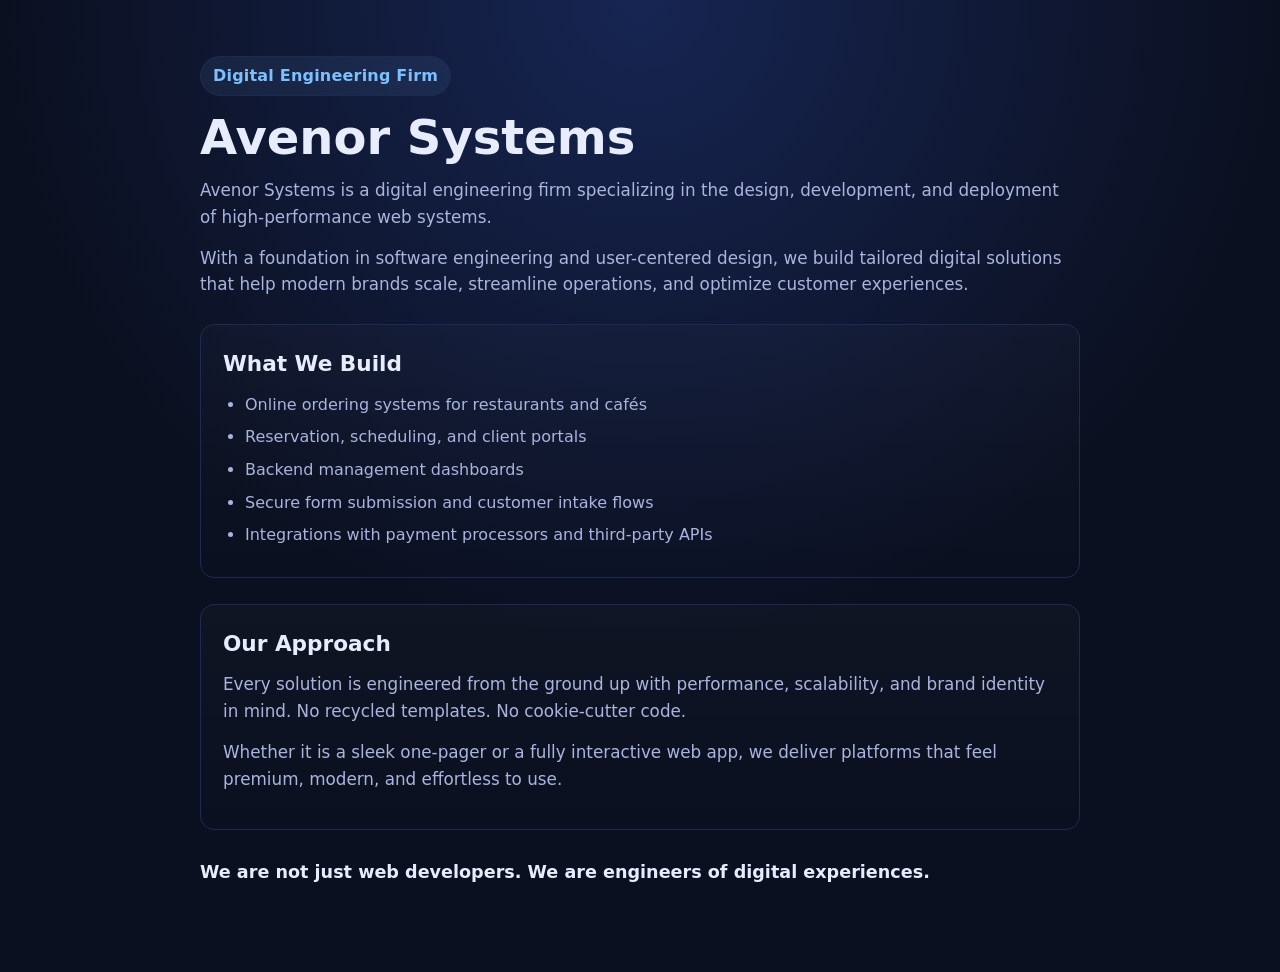
==== index.html @ 42b02e7d "first context" ====
<!doctype html>
<html lang="en">
<head>
	<meta charset="UTF-8">
	<meta name="viewport" content="width=device-width, initial-scale=1.0">
	<title>Avenor Systems</title>
	<meta
		name="description"
		content="Avenor Systems is a digital engineering firm building high-performance web systems, custom web applications, and data-driven digital platforms."
	>
	<style>
		:root {
			color-scheme: dark;
			--bg: #0b1020;
			--panel: #111833;
			--text: #e8ecff;
			--muted: #aab4dd;
			--accent: #7cc0ff;
			--border: #1f2a52;
		}

		* {
			box-sizing: border-box;
		}

		body {
			margin: 0;
			font-family: "Segoe UI", system-ui, -apple-system, sans-serif;
			background: radial-gradient(circle at top, #162552 0, var(--bg) 55%);
			color: var(--text);
			line-height: 1.6;
		}

		main {
			max-width: 920px;
			margin: 0 auto;
			padding: 56px 20px 72px;
		}

		.badge {
			display: inline-block;
			padding: 6px 12px;
			border: 1px solid var(--border);
			border-radius: 999px;
			background: rgba(124, 192, 255, 0.08);
			color: var(--accent);
			font-weight: 600;
			letter-spacing: 0.2px;
		}

		h1 {
			margin: 14px 0 12px;
			font-size: clamp(2rem, 4vw, 3rem);
			line-height: 1.15;
		}

		p {
			margin: 0 0 14px;
			color: var(--muted);
			font-size: 1.05rem;
		}

		.panel {
			margin-top: 26px;
			padding: 22px;
			border: 1px solid var(--border);
			border-radius: 14px;
			background: linear-gradient(180deg, rgba(255, 255, 255, 0.02), rgba(255, 255, 255, 0));
		}

		h2 {
			margin: 0 0 10px;
			font-size: 1.35rem;
			color: var(--text);
		}

		ul {
			margin: 8px 0 0;
			padding-left: 22px;
			color: var(--muted);
		}

		li {
			margin: 7px 0;
		}

		.closing {
			margin-top: 28px;
			font-size: 1.1rem;
			color: var(--text);
			font-weight: 600;
		}
	</style>
</head>
<body>
	<main>
		<span class="badge">Digital Engineering Firm</span>
		<h1>Avenor Systems</h1>
		<p>
			Avenor Systems is a digital engineering firm specializing in the design, development,
			and deployment of high-performance web systems.
		</p>
		<p>
			With a foundation in software engineering and user-centered design, we build tailored digital
			solutions that help modern brands scale, streamline operations, and optimize customer experiences.
		</p>

		<section class="panel" aria-labelledby="capabilities-title">
			<h2 id="capabilities-title">What We Build</h2>
			<ul>
				<li>Online ordering systems for restaurants and cafés</li>
				<li>Reservation, scheduling, and client portals</li>
				<li>Backend management dashboards</li>
				<li>Secure form submission and customer intake flows</li>
				<li>Integrations with payment processors and third-party APIs</li>
			</ul>
		</section>

		<section class="panel" aria-labelledby="approach-title">
			<h2 id="approach-title">Our Approach</h2>
			<p>
				Every solution is engineered from the ground up with performance, scalability,
				and brand identity in mind. No recycled templates. No cookie-cutter code.
			</p>
			<p>
				Whether it is a sleek one-pager or a fully interactive web app,
				we deliver platforms that feel premium, modern, and effortless to use.
			</p>
		</section>

		<p class="closing">We are not just web developers. We are engineers of digital experiences.</p>
	</main>
</body>
</html>
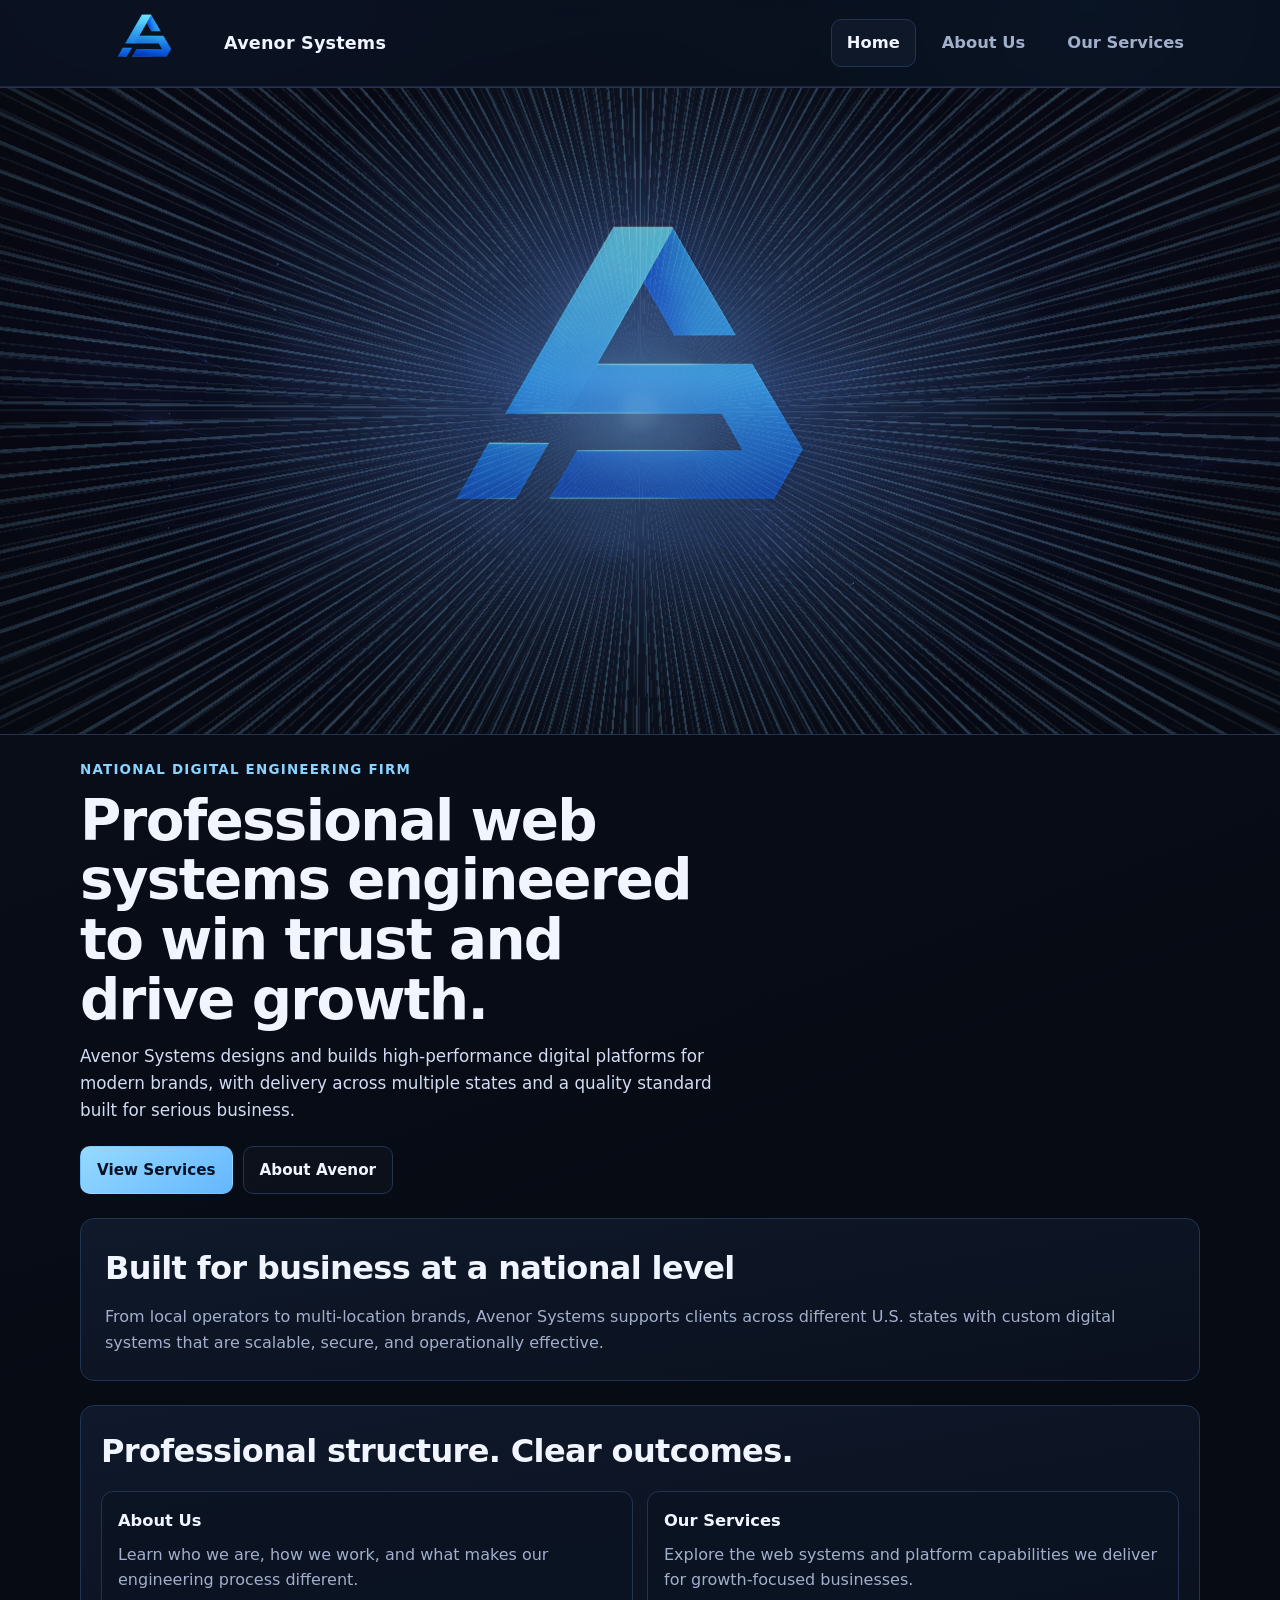
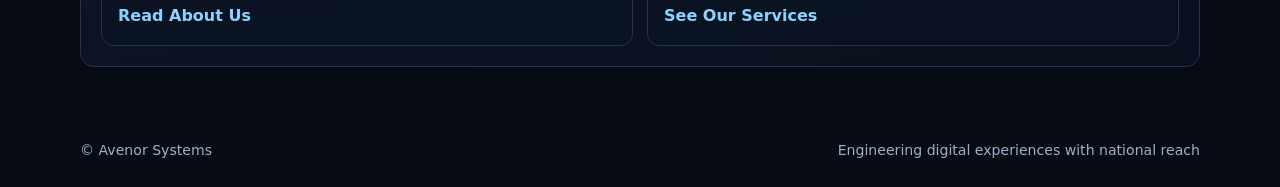
==== commit 777ca66e: "media transfer" ====
--- a/index.html
+++ b/index.html
@@ -6,129 +6,69 @@
 	<title>Avenor Systems</title>
 	<meta
 		name="description"
-		content="Avenor Systems is a digital engineering firm building high-performance web systems, custom web applications, and data-driven digital platforms."
+		content="Avenor Systems is a national digital engineering firm building high-performance web systems, custom platforms, and business-focused web applications."
 	>
-	<style>
-		:root {
-			color-scheme: dark;
-			--bg: #0b1020;
-			--panel: #111833;
-			--text: #e8ecff;
-			--muted: #aab4dd;
-			--accent: #7cc0ff;
-			--border: #1f2a52;
-		}
-
-		* {
-			box-sizing: border-box;
-		}
-
-		body {
-			margin: 0;
-			font-family: "Segoe UI", system-ui, -apple-system, sans-serif;
-			background: radial-gradient(circle at top, #162552 0, var(--bg) 55%);
-			color: var(--text);
-			line-height: 1.6;
-		}
-
-		main {
-			max-width: 920px;
-			margin: 0 auto;
-			padding: 56px 20px 72px;
-		}
-
-		.badge {
-			display: inline-block;
-			padding: 6px 12px;
-			border: 1px solid var(--border);
-			border-radius: 999px;
-			background: rgba(124, 192, 255, 0.08);
-			color: var(--accent);
-			font-weight: 600;
-			letter-spacing: 0.2px;
-		}
-
-		h1 {
-			margin: 14px 0 12px;
-			font-size: clamp(2rem, 4vw, 3rem);
-			line-height: 1.15;
-		}
-
-		p {
-			margin: 0 0 14px;
-			color: var(--muted);
-			font-size: 1.05rem;
-		}
-
-		.panel {
-			margin-top: 26px;
-			padding: 22px;
-			border: 1px solid var(--border);
-			border-radius: 14px;
-			background: linear-gradient(180deg, rgba(255, 255, 255, 0.02), rgba(255, 255, 255, 0));
-		}
-
-		h2 {
-			margin: 0 0 10px;
-			font-size: 1.35rem;
-			color: var(--text);
-		}
-
-		ul {
-			margin: 8px 0 0;
-			padding-left: 22px;
-			color: var(--muted);
-		}
-
-		li {
-			margin: 7px 0;
-		}
-
-		.closing {
-			margin-top: 28px;
-			font-size: 1.1rem;
-			color: var(--text);
-			font-weight: 600;
-		}
-	</style>
+	<link rel="stylesheet" href="styles/main.css">
 </head>
 <body>
-	<main>
-		<span class="badge">Digital Engineering Firm</span>
-		<h1>Avenor Systems</h1>
-		<p>
-			Avenor Systems is a digital engineering firm specializing in the design, development,
-			and deployment of high-performance web systems.
-		</p>
-		<p>
-			With a foundation in software engineering and user-centered design, we build tailored digital
-			solutions that help modern brands scale, streamline operations, and optimize customer experiences.
-		</p>
+	<header class="site-header">
+		<div class="container nav-wrap">
+			<a class="brand" href="index.html" aria-label="Avenor Systems home">
+				<img class="brand-logo" src="assets/images/ASLogo.png" alt="Avenor Systems logo">
+				<span>Avenor Systems</span>
+			</a>
+			<nav class="site-nav" aria-label="Main navigation">
+				<a class="active" href="index.html">Home</a>
+				<a href="about.html">About Us</a>
+				<a href="services.html">Our Services</a>
+			</nav>
+		</div>
+	</header>
 
-		<section class="panel" aria-labelledby="capabilities-title">
-			<h2 id="capabilities-title">What We Build</h2>
-			<ul>
-				<li>Online ordering systems for restaurants and cafés</li>
-				<li>Reservation, scheduling, and client portals</li>
-				<li>Backend management dashboards</li>
-				<li>Secure form submission and customer intake flows</li>
-				<li>Integrations with payment processors and third-party APIs</li>
-			</ul>
+	<main class="container page-home">
+		<section class="hero" aria-label="Avenor Systems hero image"></section>
+
+		<section class="hero-text-block" aria-labelledby="hero-title">
+			<p class="eyebrow">National Digital Engineering Firm</p>
+			<h1 id="hero-title">Professional web systems engineered to win trust and drive growth.</h1>
+			<p class="lead">
+				Avenor Systems designs and builds high-performance digital platforms for modern brands,
+				with delivery across multiple states and a quality standard built for serious business.
+			</p>
+			<div class="cta-row">
+				<a class="btn btn-primary" href="services.html">View Services</a>
+				<a class="btn btn-secondary" href="about.html">About Avenor</a>
+			</div>
 		</section>
 
-		<section class="panel" aria-labelledby="approach-title">
-			<h2 id="approach-title">Our Approach</h2>
+		<section class="panel" aria-labelledby="national-title">
+			<h2 id="national-title">Built for business at a national level</h2>
 			<p>
-				Every solution is engineered from the ground up with performance, scalability,
-				and brand identity in mind. No recycled templates. No cookie-cutter code.
-			</p>
-			<p>
-				Whether it is a sleek one-pager or a fully interactive web app,
-				we deliver platforms that feel premium, modern, and effortless to use.
+				From local operators to multi-location brands, Avenor Systems supports clients across different U.S. states
+				with custom digital systems that are scalable, secure, and operationally effective.
 			</p>
 		</section>
 
-		<p class="closing">We are not just web developers. We are engineers of digital experiences.</p>
+		<section class="panel panel-compact" aria-labelledby="preview-title">
+			<h2 id="preview-title">Professional structure. Clear outcomes.</h2>
+			<div class="simple-grid">
+				<article>
+					<h3>About Us</h3>
+					<p>Learn who we are, how we work, and what makes our engineering process different.</p>
+					<a class="text-link" href="about.html">Read About Us</a>
+				</article>
+				<article>
+					<h3>Our Services</h3>
+					<p>Explore the web systems and platform capabilities we deliver for growth-focused businesses.</p>
+					<a class="text-link" href="services.html">See Our Services</a>
+				</article>
+			</div>
+		</section>
 	</main>
+
+	<footer class="site-footer container">
+		<span>© Avenor Systems</span>
+		<span>Engineering digital experiences with national reach</span>
+	</footer>
 </body>
 </html>
--- a/styles/main.css
+++ b/styles/main.css
@@ -0,0 +1,340 @@
+:root {
+	color-scheme: dark;
+	--header-height: 86px;
+	--bg: #070b14;
+	--surface: #0d1422;
+	--surface-soft: #101a2d;
+	--text: #f1f5ff;
+	--muted: #a2afcb;
+	--line: #223354;
+	--accent: #8ad2ff;
+	--accent-strong: #5faeff;
+}
+
+* {
+	box-sizing: border-box;
+}
+
+body {
+	margin: 0;
+	font-family: "Segoe UI", Inter, system-ui, -apple-system, sans-serif;
+	line-height: 1.6;
+	color: var(--text);
+	background:
+		radial-gradient(circle at 15% -10%, #1b2f59 0%, transparent 34%),
+		radial-gradient(circle at 85% 0, #123154 0%, transparent 30%),
+		linear-gradient(160deg, #090f1d 0%, var(--bg) 65%);
+}
+
+img {
+	max-width: 100%;
+	display: block;
+}
+
+.container {
+	width: min(1120px, calc(100% - 40px));
+	margin-inline: auto;
+}
+
+.site-header {
+	position: sticky;
+	top: 0;
+	z-index: 10;
+	backdrop-filter: blur(8px);
+	background: rgba(7, 11, 20, 0.75);
+	border-bottom: 1px solid rgba(34, 51, 84, 0.7);
+}
+
+.nav-wrap {
+	display: flex;
+	align-items: center;
+	justify-content: space-between;
+	gap: 20px;
+	height: var(--header-height);
+	padding: 0;
+}
+
+.brand {
+	display: inline-flex;
+	align-items: center;
+	gap: 12px;
+	color: var(--text);
+	text-decoration: none;
+	font-weight: 700;
+	font-size: 1.1rem;
+	letter-spacing: 0.01em;
+}
+
+.brand-logo {
+	width: 132px;
+	height: 132px;
+	max-height: none;
+	border-radius: 0;
+	object-fit: cover;
+}
+
+.site-nav {
+	display: flex;
+	align-items: center;
+	gap: 10px;
+}
+
+.site-nav a {
+	color: var(--muted);
+	text-decoration: none;
+	font-weight: 600;
+	font-size: 1.02rem;
+	padding: 10px 15px;
+	border-radius: 10px;
+	border: 1px solid transparent;
+}
+
+.site-nav a:hover,
+.site-nav a.active {
+	color: var(--text);
+	border-color: var(--line);
+	background: rgba(17, 26, 43, 0.85);
+}
+
+main {
+	padding: 0 0 72px;
+}
+
+.page-header {
+	padding-top: 34px;
+}
+
+.hero {
+	position: relative;
+	overflow: hidden;
+	margin-left: calc(50% - 50vw);
+	margin-right: calc(50% - 50vw);
+	min-height: clamp(440px, 72vh, 760px);
+	background-image: url("../assets/images/ASBG.png");
+	background-size: cover;
+	background-position: 50% 50%;
+	background-repeat: no-repeat;
+	border-top: 1px solid var(--line);
+	border-bottom: 1px solid var(--line);
+}
+
+.hero::before {
+	content: "";
+	position: absolute;
+	inset: 0;
+	pointer-events: none;
+	background:
+		linear-gradient(180deg, rgba(6, 10, 18, 0.34) 0%, rgba(6, 10, 18, 0.12) 45%, rgba(6, 10, 18, 0.56) 100%),
+		radial-gradient(circle at 50% 50%, rgba(128, 199, 255, 0.42), rgba(128, 199, 255, 0.15) 22%, transparent 58%);
+}
+
+.hero::after {
+	content: "";
+	position: absolute;
+	inset: 0;
+	pointer-events: none;
+	background:
+		radial-gradient(circle at 50% 50%, rgba(182, 231, 255, 0.95) 0 1.2%, rgba(151, 214, 255, 0.42) 2.5%, transparent 8%),
+		repeating-conic-gradient(from 0deg at 50% 50%, rgba(141, 214, 255, 0.36) 0deg 0.32deg, transparent 0.32deg 2.2deg),
+		repeating-conic-gradient(from 0deg at 50% 50%, rgba(141, 214, 255, 0.18) 0deg 0.14deg, transparent 0.14deg 1.2deg);
+	background-size: 100% 100%, 220% 220%, 320% 320%;
+	background-position: center;
+	mix-blend-mode: screen;
+	opacity: 0.55;
+	mask: radial-gradient(circle at 50% 50%, rgba(0, 0, 0, 0.2) 0 5%, #000 22%, rgba(0, 0, 0, 0.94) 54%, transparent 100%);
+	filter: blur(0.45px);
+	transform-origin: 50% 50%;
+	animation: heroLightspeedFlow 4.8s ease-out forwards;
+}
+
+@keyframes heroLightspeedFlow {
+	0% {
+		transform: scale(0.6);
+		opacity: 0.2;
+	}
+
+	100% {
+		transform: scale(1.38);
+		opacity: 0.62;
+	}
+}
+
+.hero-text-block {
+	max-width: 760px;
+	margin-top: 24px;
+}
+
+.eyebrow {
+	margin: 0;
+	font-size: 0.84rem;
+	text-transform: uppercase;
+	letter-spacing: 0.09em;
+	color: var(--accent);
+	font-weight: 700;
+}
+
+h1 {
+	margin: 10px 0 14px;
+	font-size: clamp(2rem, 4.4vw, 3.6rem);
+	line-height: 1.06;
+	letter-spacing: -0.03em;
+	text-wrap: balance;
+}
+
+.lead {
+	margin: 0;
+	max-width: 62ch;
+	font-size: 1.05rem;
+	color: #d2dcf3;
+}
+
+.cta-row {
+	display: flex;
+	gap: 10px;
+	flex-wrap: wrap;
+	margin-top: 22px;
+}
+
+.btn {
+	display: inline-flex;
+	align-items: center;
+	justify-content: center;
+	padding: 11px 16px;
+	border-radius: 10px;
+	text-decoration: none;
+	font-weight: 700;
+	font-size: 0.95rem;
+	border: 1px solid transparent;
+}
+
+.btn-primary {
+	color: #051224;
+	background: linear-gradient(145deg, #95daff, #64b6ff);
+}
+
+.btn-secondary {
+	color: var(--text);
+	border-color: var(--line);
+	background: rgba(255, 255, 255, 0.02);
+}
+
+.panel {
+	margin-top: 24px;
+	padding: 24px;
+	border-radius: 14px;
+	border: 1px solid var(--line);
+	background: linear-gradient(170deg, rgba(16, 26, 44, 0.96), rgba(10, 16, 29, 0.96));
+}
+
+.panel-compact {
+	padding: 20px;
+}
+
+h2 {
+	margin: 0 0 10px;
+	font-size: clamp(1.4rem, 2.7vw, 2rem);
+	letter-spacing: -0.02em;
+}
+
+h3 {
+	margin: 0 0 8px;
+	font-size: 1.02rem;
+}
+
+p {
+	margin: 0;
+	color: var(--muted);
+}
+
+.simple-grid {
+	display: grid;
+	grid-template-columns: repeat(2, minmax(0, 1fr));
+	gap: 14px;
+	margin-top: 14px;
+}
+
+.simple-grid article {
+	padding: 16px;
+	border-radius: 12px;
+	border: 1px solid var(--line);
+	background: rgba(11, 19, 34, 0.8);
+}
+
+.text-link {
+	display: inline-block;
+	margin-top: 10px;
+	color: var(--accent);
+	font-weight: 600;
+	text-decoration: none;
+}
+
+.page-header {
+	margin-bottom: 20px;
+}
+
+.page-header p {
+	max-width: 72ch;
+}
+
+.list-grid {
+	display: grid;
+	grid-template-columns: repeat(2, minmax(0, 1fr));
+	gap: 14px;
+	margin-top: 16px;
+}
+
+.list-grid article {
+	padding: 16px;
+	border-radius: 12px;
+	border: 1px solid var(--line);
+	background: rgba(12, 20, 36, 0.84);
+}
+
+.list-grid p {
+	font-size: 0.95rem;
+}
+
+.site-footer {
+	display: flex;
+	justify-content: space-between;
+	gap: 10px;
+	flex-wrap: wrap;
+	padding-bottom: 26px;
+	color: var(--muted);
+	font-size: 0.88rem;
+}
+
+@media (max-width: 900px) {
+	:root {
+		--header-height: 86px;
+	}
+
+	.simple-grid,
+	.list-grid {
+		grid-template-columns: 1fr;
+	}
+
+	.hero {
+		min-height: 340px;
+	}
+
+	.site-nav {
+		gap: 10px;
+	}
+
+	.site-nav a {
+		padding: 10px 15px;
+		font-size: 1.02rem;
+	}
+
+	.page-header {
+		padding-top: 26px;
+	}
+}
+
+@media (prefers-reduced-motion: reduce) {
+	.hero,
+	.hero::after {
+		animation: none;
+	}
+}
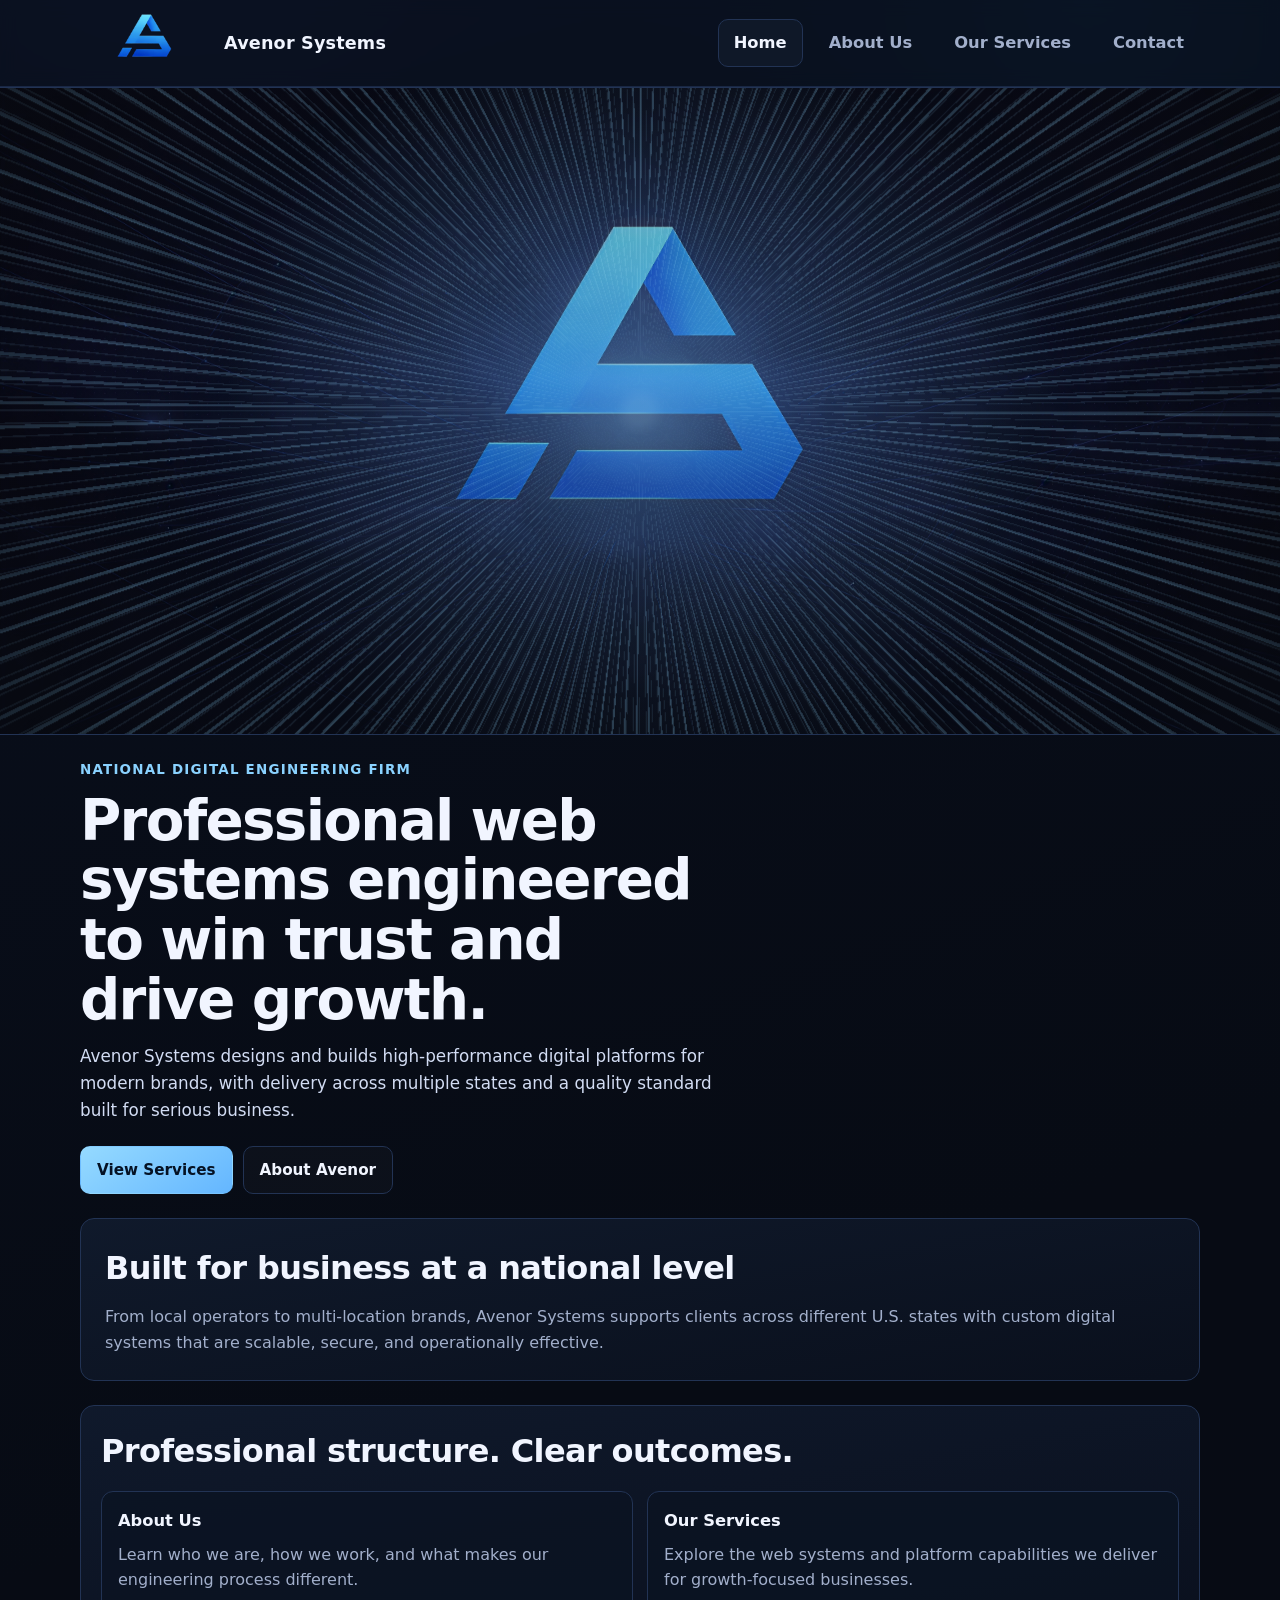
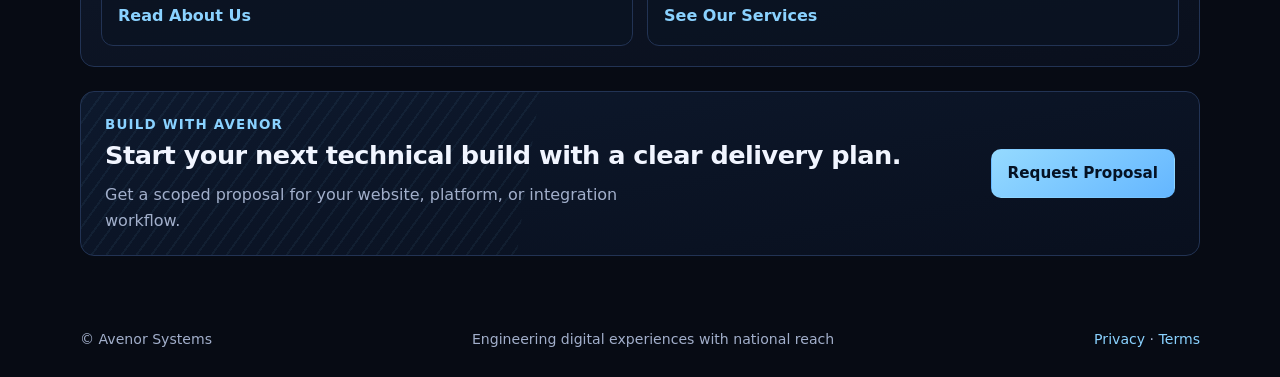
==== commit af5484b2: "contact page" ====
--- a/index.html
+++ b/index.html
@@ -21,6 +21,7 @@
 				<a class="active" href="index.html">Home</a>
 				<a href="about.html">About Us</a>
 				<a href="services.html">Our Services</a>
+				<a href="contact.html">Contact</a>
 			</nav>
 		</div>
 	</header>
@@ -64,11 +65,21 @@
 				</article>
 			</div>
 		</section>
+
+		<section class="tech-cta" aria-labelledby="cta-title">
+			<div>
+				<p class="eyebrow">Build With Avenor</p>
+				<h2 id="cta-title">Start your next technical build with a clear delivery plan.</h2>
+				<p>Get a scoped proposal for your website, platform, or integration workflow.</p>
+			</div>
+			<a class="btn btn-primary" href="contact.html">Request Proposal</a>
+		</section>
 	</main>
 
 	<footer class="site-footer container">
 		<span>© Avenor Systems</span>
 		<span>Engineering digital experiences with national reach</span>
+		<span class="footer-links"><a href="privacy.html">Privacy</a> · <a href="terms.html">Terms</a></span>
 	</footer>
 </body>
 </html>
--- a/styles/main.css
+++ b/styles/main.css
@@ -304,11 +304,212 @@
 	font-size: 0.88rem;
 }
 
+.footer-links {
+	white-space: nowrap;
+}
+
+.footer-links a {
+	color: var(--accent);
+	text-decoration: none;
+}
+
+.tech-cta {
+	position: relative;
+	overflow: hidden;
+	margin-top: 24px;
+	padding: 22px 24px;
+	border-radius: 14px;
+	border: 1px solid var(--line);
+	background:
+		linear-gradient(170deg, rgba(14, 26, 46, 0.96), rgba(9, 16, 30, 0.96));
+	display: flex;
+	align-items: center;
+	justify-content: space-between;
+	gap: 16px;
+}
+
+.tech-cta::before {
+	content: "";
+	position: absolute;
+	inset: -30% auto -30% -6%;
+	width: 46%;
+	background:
+		repeating-linear-gradient(120deg, rgba(129, 211, 255, 0.16) 0 2px, transparent 2px 13px);
+	opacity: 0.35;
+	pointer-events: none;
+	transform: skewX(-8deg);
+}
+
+.tech-cta > * {
+	position: relative;
+	z-index: 1;
+}
+
+.tech-cta h2 {
+	margin-bottom: 6px;
+	font-size: clamp(1.2rem, 2.2vw, 1.6rem);
+}
+
+.tech-cta p {
+	max-width: 58ch;
+}
+
+.form-tech-wrap {
+	display: grid;
+	grid-template-columns: 270px minmax(0, 1fr);
+	gap: 18px;
+}
+
+.tech-graphic {
+	position: relative;
+	min-height: 100%;
+	border: 1px solid var(--line);
+	border-radius: 12px;
+	background:
+		radial-gradient(circle at 72% 20%, rgba(138, 210, 255, 0.2) 0%, transparent 40%),
+		linear-gradient(170deg, rgba(11, 20, 35, 0.9), rgba(8, 14, 25, 0.9));
+	overflow: hidden;
+}
+
+.tech-graphic::before,
+.tech-graphic::after {
+	content: "";
+	position: absolute;
+	inset: 0;
+	pointer-events: none;
+}
+
+.tech-graphic::before {
+	background:
+		repeating-linear-gradient(90deg, rgba(129, 211, 255, 0.1) 0 1px, transparent 1px 26px),
+		repeating-linear-gradient(0deg, rgba(129, 211, 255, 0.08) 0 1px, transparent 1px 22px);
+	opacity: 0.6;
+}
+
+.tech-graphic::after {
+	background:
+		radial-gradient(circle at 40% 28%, rgba(145, 217, 255, 0.95) 0 1.8%, transparent 6%),
+		repeating-conic-gradient(from 0deg at 40% 28%, rgba(141, 214, 255, 0.26) 0deg 0.34deg, transparent 0.34deg 2.3deg);
+	opacity: 0.48;
+}
+
+.tech-node {
+	position: absolute;
+	width: 12px;
+	height: 12px;
+	border-radius: 50%;
+	background: var(--accent);
+	box-shadow: 0 0 0 8px rgba(138, 210, 255, 0.14);
+}
+
+.node-a {
+	top: 24%;
+	left: 18%;
+}
+
+.node-b {
+	top: 60%;
+	right: 20%;
+}
+
+.node-c {
+	bottom: 18%;
+	left: 45%;
+}
+
+.form-intro {
+	margin-bottom: 12px;
+}
+
+.contact-form {
+	display: grid;
+	gap: 10px;
+}
+
+.contact-form label {
+	font-size: 0.9rem;
+	color: #d7e1f6;
+	font-weight: 600;
+}
+
+.contact-form input,
+.contact-form select,
+.contact-form textarea {
+	width: 100%;
+	padding: 10px 12px;
+	border-radius: 10px;
+	border: 1px solid var(--line);
+	background: rgba(8, 14, 26, 0.92);
+	color: var(--text);
+	font: inherit;
+}
+
+.contact-form input:focus,
+.contact-form select:focus,
+.contact-form textarea:focus {
+	outline: 2px solid rgba(138, 210, 255, 0.44);
+	outline-offset: 1px;
+}
+
+.contact-form textarea {
+	resize: vertical;
+	min-height: 120px;
+}
+
+.contact-form button {
+	justify-self: start;
+	margin-top: 4px;
+}
+
+.legal-panel {
+	display: grid;
+	gap: 14px;
+	position: relative;
+	overflow: hidden;
+}
+
+.legal-panel::before {
+	content: "";
+	position: absolute;
+	inset: 0;
+	background:
+		repeating-linear-gradient(130deg, rgba(120, 200, 255, 0.09) 0 1px, transparent 1px 17px);
+	opacity: 0.35;
+	pointer-events: none;
+}
+
+.legal-panel h2,
+.legal-panel p {
+	position: relative;
+	z-index: 1;
+}
+
+.legal-panel h2 {
+	margin-bottom: 0;
+	font-size: 1.1rem;
+}
+
 @media (max-width: 900px) {
 	:root {
 		--header-height: 86px;
 	}
 
+	.container {
+		width: min(1120px, calc(100% - 24px));
+	}
+
+	.nav-wrap {
+		gap: 8px;
+	}
+
+	.brand {
+		gap: 0;
+	}
+
+	.brand span {
+		display: none;
+	}
+
 	.simple-grid,
 	.list-grid {
 		grid-template-columns: 1fr;
@@ -319,12 +520,26 @@
 	}
 
 	.site-nav {
-		gap: 10px;
+		gap: 4px;
 	}
 
 	.site-nav a {
-		padding: 10px 15px;
-		font-size: 1.02rem;
+		padding: 7px 9px;
+		font-size: 0.88rem;
+		white-space: nowrap;
+	}
+
+	.tech-cta {
+		flex-direction: column;
+		align-items: flex-start;
+	}
+
+	.form-tech-wrap {
+		grid-template-columns: 1fr;
+	}
+
+	.tech-graphic {
+		min-height: 180px;
 	}
 
 	.page-header {
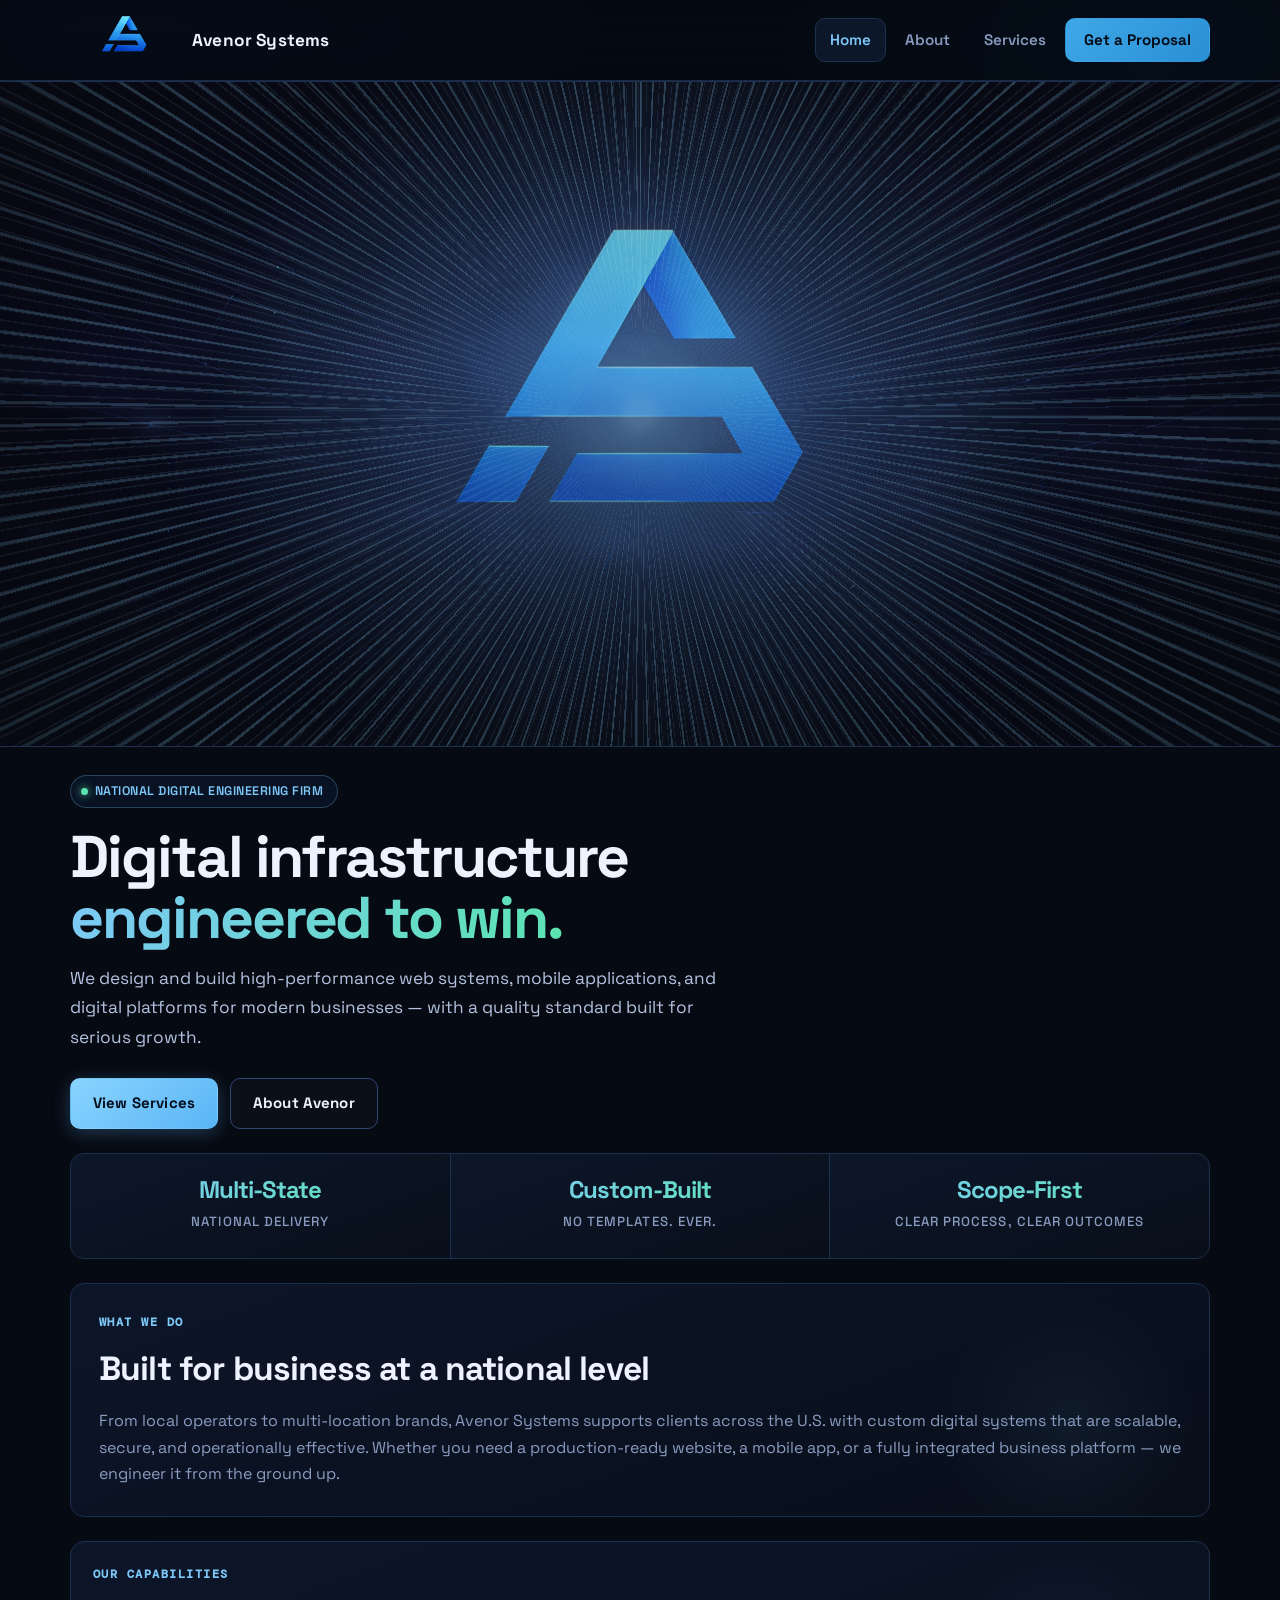
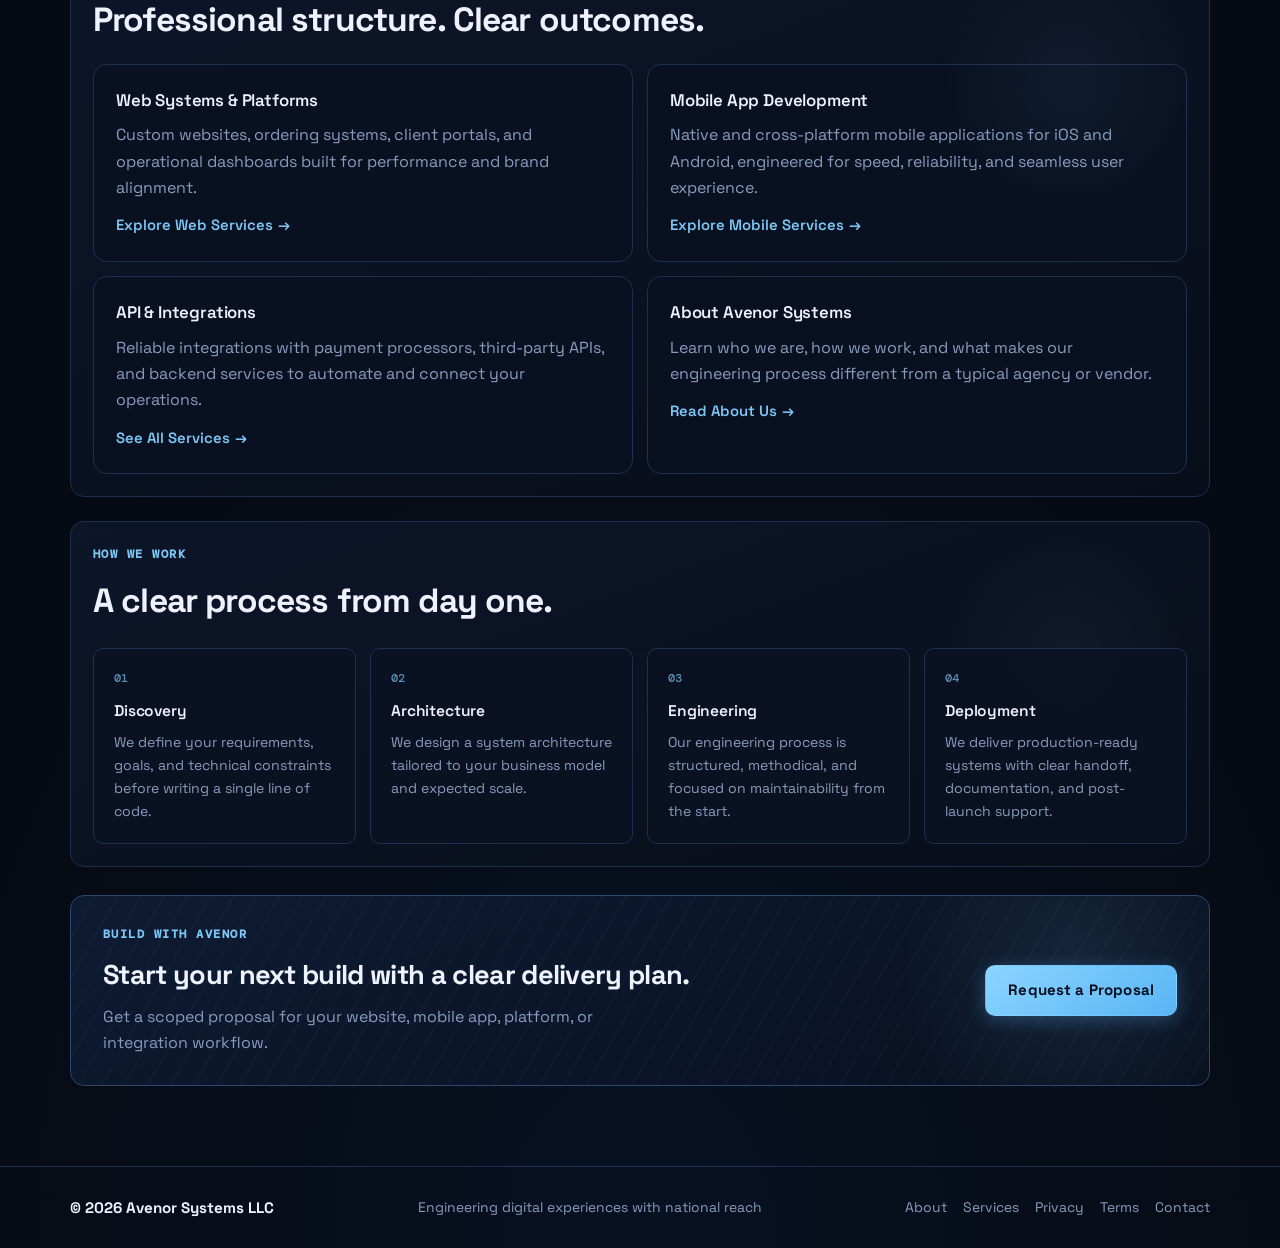
==== commit 4c3e7e4b: "updated" ====
--- a/index.html
+++ b/index.html
@@ -3,11 +3,8 @@
 <head>
 	<meta charset="UTF-8">
 	<meta name="viewport" content="width=device-width, initial-scale=1.0">
-	<title>Avenor Systems</title>
-	<meta
-		name="description"
-		content="Avenor Systems is a national digital engineering firm building high-performance web systems, custom platforms, and business-focused web applications."
-	>
+	<title>Avenor Systems — Digital Engineering Firm</title>
+	<meta name="description" content="Avenor Systems is a national digital engineering firm building high-performance web systems, mobile apps, custom platforms, and business-focused digital solutions.">
 	<link rel="stylesheet" href="styles/main.css">
 </head>
 <body>
@@ -19,67 +16,143 @@
 			</a>
 			<nav class="site-nav" aria-label="Main navigation">
 				<a class="active" href="index.html">Home</a>
-				<a href="about.html">About Us</a>
-				<a href="services.html">Our Services</a>
-				<a href="contact.html">Contact</a>
+				<a href="about.html">About</a>
+				<a href="services.html">Services</a>
+				<a class="nav-cta" href="contact.html">Get a Proposal</a>
 			</nav>
 		</div>
 	</header>
-
+ 
 	<main class="container page-home">
-		<section class="hero" aria-label="Avenor Systems hero image"></section>
-
+ 
+		<!-- HERO -->
+		<section class="hero" aria-label="Avenor Systems hero"></section>
+ 
 		<section class="hero-text-block" aria-labelledby="hero-title">
-			<p class="eyebrow">National Digital Engineering Firm</p>
-			<h1 id="hero-title">Professional web systems engineered to win trust and drive growth.</h1>
+			<div class="hero-badge">
+				<span class="hero-badge-dot"></span>
+				National Digital Engineering Firm
+			</div>
+			<h1 id="hero-title">
+				Digital infrastructure<br>
+				<span class="highlight">engineered to win.</span>
+			</h1>
 			<p class="lead">
-				Avenor Systems designs and builds high-performance digital platforms for modern brands,
-				with delivery across multiple states and a quality standard built for serious business.
+				We design and build high-performance web systems, mobile applications, and digital platforms for modern businesses — with a quality standard built for serious growth.
 			</p>
 			<div class="cta-row">
 				<a class="btn btn-primary" href="services.html">View Services</a>
 				<a class="btn btn-secondary" href="about.html">About Avenor</a>
 			</div>
 		</section>
-
+ 
+		<!-- STATS -->
+		<div class="stats-row">
+			<div class="stat-cell">
+				<span class="stat-number" style="font-size:1.5rem;">Multi-State</span>
+				<span class="stat-label">National Delivery</span>
+			</div>
+			<div class="stat-cell">
+				<span class="stat-number" style="font-size:1.5rem;">Custom-Built</span>
+				<span class="stat-label">No Templates. Ever.</span>
+			</div>
+			<div class="stat-cell">
+				<span class="stat-number" style="font-size:1.5rem;">Scope-First</span>
+				<span class="stat-label">Clear Process, Clear Outcomes</span>
+			</div>
+		</div>
+ 
+		<!-- WHAT WE DO -->
 		<section class="panel" aria-labelledby="national-title">
+			<p class="eyebrow">What We Do</p>
 			<h2 id="national-title">Built for business at a national level</h2>
 			<p>
-				From local operators to multi-location brands, Avenor Systems supports clients across different U.S. states
-				with custom digital systems that are scalable, secure, and operationally effective.
+				From local operators to multi-location brands, Avenor Systems supports clients across the U.S. with custom digital systems that are scalable, secure, and operationally effective. Whether you need a production-ready website, a mobile app, or a fully integrated business platform — we engineer it from the ground up.
 			</p>
 		</section>
-
-		<section class="panel panel-compact" aria-labelledby="preview-title">
-			<h2 id="preview-title">Professional structure. Clear outcomes.</h2>
-			<div class="simple-grid">
+ 
+		<!-- SERVICE PREVIEW -->
+		<section class="panel panel-compact" aria-labelledby="services-preview-title">
+			<p class="eyebrow">Our Capabilities</p>
+			<h2 id="services-preview-title">Professional structure. Clear outcomes.</h2>
+			<div class="home-intro-grid">
 				<article>
-					<h3>About Us</h3>
-					<p>Learn who we are, how we work, and what makes our engineering process different.</p>
-					<a class="text-link" href="about.html">Read About Us</a>
+					<h3>Web Systems &amp; Platforms</h3>
+					<p>Custom websites, ordering systems, client portals, and operational dashboards built for performance and brand alignment.</p>
+					<a class="text-link" href="services.html#web">Explore Web Services</a>
 				</article>
 				<article>
-					<h3>Our Services</h3>
-					<p>Explore the web systems and platform capabilities we deliver for growth-focused businesses.</p>
-					<a class="text-link" href="services.html">See Our Services</a>
+					<h3>Mobile App Development</h3>
+					<p>Native and cross-platform mobile applications for iOS and Android, engineered for speed, reliability, and seamless user experience.</p>
+					<a class="text-link" href="services.html#mobile">Explore Mobile Services</a>
+				</article>
+				<article>
+					<h3>API &amp; Integrations</h3>
+					<p>Reliable integrations with payment processors, third-party APIs, and backend services to automate and connect your operations.</p>
+					<a class="text-link" href="services.html">See All Services</a>
+				</article>
+				<article>
+					<h3>About Avenor Systems</h3>
+					<p>Learn who we are, how we work, and what makes our engineering process different from a typical agency or vendor.</p>
+					<a class="text-link" href="about.html">Read About Us</a>
 				</article>
 			</div>
 		</section>
-
+ 
+		<!-- PROCESS -->
+		<section class="panel panel-compact" aria-labelledby="process-title">
+			<p class="eyebrow">How We Work</p>
+			<h2 id="process-title">A clear process from day one.</h2>
+			<div class="process-steps">
+				<div class="process-step">
+					<div class="step-number">01</div>
+					<h3>Discovery</h3>
+					<p>We define your requirements, goals, and technical constraints before writing a single line of code.</p>
+				</div>
+				<div class="process-step">
+					<div class="step-number">02</div>
+					<h3>Architecture</h3>
+					<p>We design a system architecture tailored to your business model and expected scale.</p>
+				</div>
+				<div class="process-step">
+					<div class="step-number">03</div>
+					<h3>Engineering</h3>
+					<p>Our engineering process is structured, methodical, and focused on maintainability from the start.</p>
+				</div>
+				<div class="process-step">
+					<div class="step-number">04</div>
+					<h3>Deployment</h3>
+					<p>We deliver production-ready systems with clear handoff, documentation, and post-launch support.</p>
+				</div>
+			</div>
+		</section>
+ 
+		<!-- CTA -->
 		<section class="tech-cta" aria-labelledby="cta-title">
 			<div>
 				<p class="eyebrow">Build With Avenor</p>
-				<h2 id="cta-title">Start your next technical build with a clear delivery plan.</h2>
-				<p>Get a scoped proposal for your website, platform, or integration workflow.</p>
+				<h2 id="cta-title">Start your next build with a clear delivery plan.</h2>
+				<p>Get a scoped proposal for your website, mobile app, platform, or integration workflow.</p>
 			</div>
-			<a class="btn btn-primary" href="contact.html">Request Proposal</a>
+			<a class="btn btn-primary" href="contact.html">Request a Proposal</a>
 		</section>
+ 
 	</main>
-
-	<footer class="site-footer container">
-		<span>© Avenor Systems</span>
-		<span>Engineering digital experiences with national reach</span>
-		<span class="footer-links"><a href="privacy.html">Privacy</a> · <a href="terms.html">Terms</a></span>
+ 
+	<footer class="site-footer">
+		<div class="container">
+			<div class="footer-inner">
+				<span class="footer-brand">© 2026 Avenor Systems LLC</span>
+				<span class="footer-tagline">Engineering digital experiences with national reach</span>
+				<div class="footer-links">
+					<a href="about.html">About</a>
+					<a href="services.html">Services</a>
+					<a href="privacy.html">Privacy</a>
+					<a href="terms.html">Terms</a>
+					<a href="contact.html">Contact</a>
+				</div>
+			</div>
+		</div>
 	</footer>
 </body>
-</html>
+</html>
--- a/styles/main.css
+++ b/styles/main.css
@@ -1,48 +1,60 @@
+@import url('https://fonts.googleapis.com/css2?family=Space+Grotesk:wght@300;400;500;600;700&family=DM+Mono:wght@400;500&display=swap');
+
 :root {
 	color-scheme: dark;
-	--header-height: 86px;
-	--bg: #070b14;
-	--surface: #0d1422;
-	--surface-soft: #101a2d;
-	--text: #f1f5ff;
-	--muted: #a2afcb;
-	--line: #223354;
-	--accent: #8ad2ff;
-	--accent-strong: #5faeff;
-}
-
-* {
-	box-sizing: border-box;
-}
+	--header-height: 80px;
+	--bg: #060a12;
+	--surface: #0b1221;
+	--surface-soft: #0f1829;
+	--text: #eef2ff;
+	--muted: #8a9bbf;
+	--muted-bright: #b4c2e0;
+	--line: #1e3050;
+	--line-bright: #2d4770;
+	--accent: #7ec8f8;
+	--accent-strong: #4db3f5;
+	--accent-glow: rgba(126, 200, 248, 0.18);
+	--accent2: #5be4b0;
+	--accent2-glow: rgba(91, 228, 176, 0.14);
+	--gold: #f0c060;
+	--radius: 14px;
+	--radius-sm: 10px;
+}
+
+* { box-sizing: border-box; }
+
+html { scroll-behavior: smooth; }
 
 body {
 	margin: 0;
-	font-family: "Segoe UI", Inter, system-ui, -apple-system, sans-serif;
-	line-height: 1.6;
+	font-family: 'Space Grotesk', system-ui, sans-serif;
+	line-height: 1.65;
 	color: var(--text);
-	background:
-		radial-gradient(circle at 15% -10%, #1b2f59 0%, transparent 34%),
-		radial-gradient(circle at 85% 0, #123154 0%, transparent 30%),
-		linear-gradient(160deg, #090f1d 0%, var(--bg) 65%);
-}
-
-img {
-	max-width: 100%;
-	display: block;
-}
-
+	background: var(--bg);
+	background-image:
+		radial-gradient(ellipse 80% 50% at 10% -15%, rgba(30,55,110,0.55) 0%, transparent 55%),
+		radial-gradient(ellipse 60% 40% at 90% 5%, rgba(18,55,95,0.45) 0%, transparent 48%),
+		radial-gradient(ellipse 100% 60% at 50% 100%, rgba(10,25,50,0.5) 0%, transparent 60%);
+	min-height: 100vh;
+}
+
+img { max-width: 100%; display: block; }
+
+/* ─── LAYOUT ─────────────────────────────────────── */
 .container {
-	width: min(1120px, calc(100% - 40px));
+	width: min(1140px, calc(100% - 48px));
 	margin-inline: auto;
 }
 
+/* ─── HEADER ─────────────────────────────────────── */
 .site-header {
 	position: sticky;
 	top: 0;
-	z-index: 10;
-	backdrop-filter: blur(8px);
-	background: rgba(7, 11, 20, 0.75);
-	border-bottom: 1px solid rgba(34, 51, 84, 0.7);
+	z-index: 100;
+	backdrop-filter: blur(16px) saturate(1.6);
+	-webkit-backdrop-filter: blur(16px) saturate(1.6);
+	background: rgba(6, 10, 18, 0.82);
+	border-bottom: 1px solid rgba(30, 48, 80, 0.8);
 }
 
 .nav-wrap {
@@ -51,7 +63,6 @@
 	justify-content: space-between;
 	gap: 20px;
 	height: var(--header-height);
-	padding: 0;
 }
 
 .brand {
@@ -61,55 +72,68 @@
 	color: var(--text);
 	text-decoration: none;
 	font-weight: 700;
-	font-size: 1.1rem;
+	font-size: 1.08rem;
 	letter-spacing: 0.01em;
 }
 
 .brand-logo {
-	width: 132px;
-	height: 132px;
+	width: 110px;
+	height: 110px;
 	max-height: none;
-	border-radius: 0;
 	object-fit: cover;
 }
 
 .site-nav {
 	display: flex;
 	align-items: center;
-	gap: 10px;
+	gap: 4px;
 }
 
 .site-nav a {
 	color: var(--muted);
 	text-decoration: none;
 	font-weight: 600;
-	font-size: 1.02rem;
-	padding: 10px 15px;
-	border-radius: 10px;
+	font-size: 0.95rem;
+	padding: 8px 14px;
+	border-radius: var(--radius-sm);
 	border: 1px solid transparent;
+	transition: color 0.2s, border-color 0.2s, background 0.2s;
 }
 
 .site-nav a:hover,
 .site-nav a.active {
 	color: var(--text);
 	border-color: var(--line);
-	background: rgba(17, 26, 43, 0.85);
-}
-
-main {
-	padding: 0 0 72px;
-}
-
-.page-header {
-	padding-top: 34px;
-}
-
+	background: rgba(14, 26, 46, 0.9);
+}
+
+.site-nav a.active {
+	color: var(--accent);
+}
+
+.nav-cta {
+	background: linear-gradient(135deg, #3fa8e8, #2a8fd4) !important;
+	color: #040c18 !important;
+	border-color: transparent !important;
+	font-weight: 700 !important;
+	padding: 8px 18px !important;
+}
+
+.nav-cta:hover {
+	opacity: 0.9;
+	background: linear-gradient(135deg, #55b8f5, #3a9fe4) !important;
+}
+
+/* ─── MAIN ───────────────────────────────────────── */
+main { padding-bottom: 80px; }
+
+/* ─── HERO ───────────────────────────────────────── */
 .hero {
 	position: relative;
 	overflow: hidden;
 	margin-left: calc(50% - 50vw);
 	margin-right: calc(50% - 50vw);
-	min-height: clamp(440px, 72vh, 760px);
+	min-height: clamp(460px, 74vh, 780px);
 	background-image: url("../assets/images/ASBG.png");
 	background-size: cover;
 	background-position: 50% 50%;
@@ -124,8 +148,8 @@
 	inset: 0;
 	pointer-events: none;
 	background:
-		linear-gradient(180deg, rgba(6, 10, 18, 0.34) 0%, rgba(6, 10, 18, 0.12) 45%, rgba(6, 10, 18, 0.56) 100%),
-		radial-gradient(circle at 50% 50%, rgba(128, 199, 255, 0.42), rgba(128, 199, 255, 0.15) 22%, transparent 58%);
+		linear-gradient(180deg, rgba(6,10,18,0.38) 0%, rgba(6,10,18,0.08) 40%, rgba(6,10,18,0.62) 100%),
+		radial-gradient(circle at 50% 50%, rgba(126,200,248,0.44), rgba(126,200,248,0.14) 24%, transparent 60%);
 }
 
 .hero::after {
@@ -134,336 +158,618 @@
 	inset: 0;
 	pointer-events: none;
 	background:
-		radial-gradient(circle at 50% 50%, rgba(182, 231, 255, 0.95) 0 1.2%, rgba(151, 214, 255, 0.42) 2.5%, transparent 8%),
-		repeating-conic-gradient(from 0deg at 50% 50%, rgba(141, 214, 255, 0.36) 0deg 0.32deg, transparent 0.32deg 2.2deg),
-		repeating-conic-gradient(from 0deg at 50% 50%, rgba(141, 214, 255, 0.18) 0deg 0.14deg, transparent 0.14deg 1.2deg);
+		radial-gradient(circle at 50% 50%, rgba(190,236,255,0.96) 0 1.1%, rgba(155,218,255,0.44) 2.4%, transparent 8%),
+		repeating-conic-gradient(from 0deg at 50% 50%, rgba(141,214,255,0.34) 0deg 0.3deg, transparent 0.3deg 2.1deg),
+		repeating-conic-gradient(from 0deg at 50% 50%, rgba(141,214,255,0.16) 0deg 0.13deg, transparent 0.13deg 1.1deg);
 	background-size: 100% 100%, 220% 220%, 320% 320%;
 	background-position: center;
 	mix-blend-mode: screen;
 	opacity: 0.55;
-	mask: radial-gradient(circle at 50% 50%, rgba(0, 0, 0, 0.2) 0 5%, #000 22%, rgba(0, 0, 0, 0.94) 54%, transparent 100%);
-	filter: blur(0.45px);
-	transform-origin: 50% 50%;
-	animation: heroLightspeedFlow 4.8s ease-out forwards;
+	mask: radial-gradient(circle at 50% 50%, rgba(0,0,0,0.2) 0 5%, #000 22%, rgba(0,0,0,0.94) 54%, transparent 100%);
+	filter: blur(0.4px);
+	animation: heroLightspeedFlow 5s ease-out forwards;
 }
 
 @keyframes heroLightspeedFlow {
-	0% {
-		transform: scale(0.6);
-		opacity: 0.2;
-	}
-
-	100% {
-		transform: scale(1.38);
-		opacity: 0.62;
-	}
+	0% { transform: scale(0.58); opacity: 0.18; }
+	100% { transform: scale(1.4); opacity: 0.64; }
+}
+
+.hero-badge {
+	display: inline-flex;
+	align-items: center;
+	gap: 7px;
+	padding: 5px 14px 5px 10px;
+	border-radius: 999px;
+	border: 1px solid rgba(126,200,248,0.28);
+	background: rgba(10,22,42,0.7);
+	font-size: 0.78rem;
+	font-weight: 600;
+	color: var(--accent);
+	letter-spacing: 0.04em;
+	text-transform: uppercase;
+	margin-bottom: 18px;
+	backdrop-filter: blur(6px);
+}
+
+.hero-badge-dot {
+	width: 7px;
+	height: 7px;
+	border-radius: 50%;
+	background: var(--accent2);
+	box-shadow: 0 0 8px var(--accent2);
+	animation: pulse 2.4s ease-in-out infinite;
+}
+
+@keyframes pulse {
+	0%, 100% { opacity: 1; transform: scale(1); }
+	50% { opacity: 0.5; transform: scale(0.8); }
 }
 
 .hero-text-block {
-	max-width: 760px;
-	margin-top: 24px;
-}
-
+	max-width: 780px;
+	margin-top: 28px;
+	animation: fadeUp 0.7s ease-out both;
+}
+
+@keyframes fadeUp {
+	from { opacity: 0; transform: translateY(22px); }
+	to { opacity: 1; transform: translateY(0); }
+}
+
+/* ─── TYPOGRAPHY ─────────────────────────────────── */
 .eyebrow {
-	margin: 0;
-	font-size: 0.84rem;
+	margin: 0 0 8px;
+	font-size: 0.78rem;
 	text-transform: uppercase;
-	letter-spacing: 0.09em;
+	letter-spacing: 0.12em;
 	color: var(--accent);
 	font-weight: 700;
+	font-family: 'DM Mono', monospace;
 }
 
 h1 {
-	margin: 10px 0 14px;
-	font-size: clamp(2rem, 4.4vw, 3.6rem);
-	line-height: 1.06;
-	letter-spacing: -0.03em;
+	margin: 0 0 16px;
+	font-size: clamp(2.1rem, 4.6vw, 3.8rem);
+	line-height: 1.04;
+	letter-spacing: -0.035em;
 	text-wrap: balance;
-}
+	font-weight: 700;
+}
+
+h1 .highlight {
+	background: linear-gradient(120deg, var(--accent), var(--accent2));
+	-webkit-background-clip: text;
+	-webkit-text-fill-color: transparent;
+	background-clip: text;
+}
+
+h2 {
+	margin: 0 0 12px;
+	font-size: clamp(1.45rem, 2.8vw, 2.1rem);
+	letter-spacing: -0.025em;
+	font-weight: 700;
+}
+
+h3 {
+	margin: 0 0 8px;
+	font-size: 1.05rem;
+	font-weight: 600;
+	letter-spacing: -0.01em;
+}
+
+p { margin: 0; color: var(--muted); }
 
 .lead {
 	margin: 0;
 	max-width: 62ch;
-	font-size: 1.05rem;
-	color: #d2dcf3;
-}
-
+	font-size: 1.08rem;
+	color: var(--muted-bright);
+	line-height: 1.7;
+}
+
+/* ─── BUTTONS ────────────────────────────────────── */
 .cta-row {
 	display: flex;
-	gap: 10px;
+	gap: 12px;
 	flex-wrap: wrap;
-	margin-top: 22px;
+	margin-top: 26px;
 }
 
 .btn {
 	display: inline-flex;
 	align-items: center;
 	justify-content: center;
-	padding: 11px 16px;
-	border-radius: 10px;
+	gap: 8px;
+	padding: 12px 22px;
+	border-radius: var(--radius-sm);
 	text-decoration: none;
 	font-weight: 700;
-	font-size: 0.95rem;
+	font-size: 0.94rem;
 	border: 1px solid transparent;
-}
+	transition: transform 0.18s, opacity 0.18s, box-shadow 0.18s;
+	letter-spacing: 0.01em;
+}
+
+.btn:hover { transform: translateY(-1px); }
 
 .btn-primary {
-	color: #051224;
-	background: linear-gradient(145deg, #95daff, #64b6ff);
+	color: #040e1e;
+	background: linear-gradient(140deg, #8ad4ff, #5ab5f5);
+	box-shadow: 0 4px 18px rgba(100,180,255,0.28);
+}
+
+.btn-primary:hover {
+	box-shadow: 0 6px 28px rgba(100,180,255,0.42);
 }
 
 .btn-secondary {
 	color: var(--text);
-	border-color: var(--line);
-	background: rgba(255, 255, 255, 0.02);
-}
-
+	border-color: var(--line-bright);
+	background: rgba(255,255,255,0.025);
+}
+
+.btn-secondary:hover {
+	border-color: var(--accent);
+	background: rgba(126,200,248,0.06);
+}
+
+.btn-ghost {
+	color: var(--accent);
+	border-color: transparent;
+	background: transparent;
+	padding-left: 0;
+}
+
+/* ─── PANELS ─────────────────────────────────────── */
 .panel {
 	margin-top: 24px;
-	padding: 24px;
-	border-radius: 14px;
-	border: 1px solid var(--line);
-	background: linear-gradient(170deg, rgba(16, 26, 44, 0.96), rgba(10, 16, 29, 0.96));
-}
-
-.panel-compact {
-	padding: 20px;
-}
-
-h2 {
-	margin: 0 0 10px;
-	font-size: clamp(1.4rem, 2.7vw, 2rem);
-	letter-spacing: -0.02em;
-}
-
-h3 {
-	margin: 0 0 8px;
-	font-size: 1.02rem;
-}
-
-p {
-	margin: 0;
-	color: var(--muted);
-}
-
+	padding: 28px;
+	border-radius: var(--radius);
+	border: 1px solid var(--line);
+	background: linear-gradient(160deg, rgba(13,22,42,0.97), rgba(8,14,26,0.97));
+	position: relative;
+	overflow: hidden;
+}
+
+.panel::before {
+	content: "";
+	position: absolute;
+	top: 0; right: 0;
+	width: 280px; height: 280px;
+	background: radial-gradient(circle, rgba(126,200,248,0.06) 0%, transparent 65%);
+	pointer-events: none;
+}
+
+.panel-compact { padding: 22px; }
+
+.panel-accent {
+	border-color: rgba(126,200,248,0.22);
+	background: linear-gradient(160deg, rgba(14,26,50,0.97), rgba(10,18,34,0.97));
+}
+
+/* ─── PAGE HEADER ────────────────────────────────── */
+.page-header {
+	padding-top: 44px;
+	margin-bottom: 28px;
+	max-width: 820px;
+}
+
+.page-header p {
+	max-width: 68ch;
+	margin-top: 6px;
+	font-size: 1.05rem;
+	color: var(--muted-bright);
+}
+
+/* ─── GRIDS ──────────────────────────────────────── */
 .simple-grid {
 	display: grid;
 	grid-template-columns: repeat(2, minmax(0, 1fr));
 	gap: 14px;
-	margin-top: 14px;
+	margin-top: 16px;
 }
 
 .simple-grid article {
-	padding: 16px;
+	padding: 20px;
 	border-radius: 12px;
 	border: 1px solid var(--line);
-	background: rgba(11, 19, 34, 0.8);
+	background: rgba(10,18,34,0.85);
+	transition: border-color 0.2s, transform 0.2s;
+}
+
+.simple-grid article:hover {
+	border-color: var(--line-bright);
+	transform: translateY(-2px);
 }
 
 .text-link {
-	display: inline-block;
-	margin-top: 10px;
+	display: inline-flex;
+	align-items: center;
+	gap: 5px;
+	margin-top: 12px;
 	color: var(--accent);
 	font-weight: 600;
 	text-decoration: none;
-}
-
-.page-header {
-	margin-bottom: 20px;
-}
-
-.page-header p {
-	max-width: 72ch;
-}
-
+	font-size: 0.93rem;
+}
+
+.text-link::after { content: "→"; }
+
+/* ─── SERVICE CARDS ──────────────────────────────── */
+.services-grid {
+	display: grid;
+	grid-template-columns: repeat(3, minmax(0, 1fr));
+	gap: 16px;
+	margin-top: 20px;
+}
+
+.service-card {
+	padding: 22px;
+	border-radius: var(--radius);
+	border: 1px solid var(--line);
+	background: rgba(10,18,34,0.88);
+	transition: border-color 0.25s, transform 0.25s, background 0.25s;
+	position: relative;
+	overflow: hidden;
+}
+
+.service-card::before {
+	content: "";
+	position: absolute;
+	top: -1px; left: -1px; right: -1px;
+	height: 2px;
+	background: linear-gradient(90deg, transparent, var(--card-accent, var(--accent)), transparent);
+	opacity: 0;
+	transition: opacity 0.25s;
+}
+
+.service-card:hover {
+	border-color: var(--line-bright);
+	transform: translateY(-3px);
+	background: rgba(12,22,42,0.95);
+}
+
+.service-card:hover::before { opacity: 1; }
+
+.service-icon {
+	width: 42px;
+	height: 42px;
+	border-radius: 10px;
+	border: 1px solid var(--line);
+	background: rgba(126,200,248,0.08);
+	display: flex;
+	align-items: center;
+	justify-content: center;
+	margin-bottom: 14px;
+	font-size: 1.25rem;
+}
+
+.service-card h3 { font-size: 1rem; margin-bottom: 7px; }
+.service-card p { font-size: 0.92rem; line-height: 1.6; }
+
+/* Mobile App card highlight */
+.service-card.featured {
+	border-color: rgba(91,228,176,0.24);
+	background: linear-gradient(160deg, rgba(12,24,44,0.97), rgba(8,18,30,0.97));
+	--card-accent: var(--accent2);
+}
+
+.service-card.featured .service-icon {
+	background: rgba(91,228,176,0.1);
+	border-color: rgba(91,228,176,0.22);
+}
+
+.service-new-badge {
+	display: inline-flex;
+	align-items: center;
+	padding: 2px 9px;
+	border-radius: 999px;
+	background: rgba(91,228,176,0.12);
+	border: 1px solid rgba(91,228,176,0.28);
+	color: var(--accent2);
+	font-size: 0.7rem;
+	font-weight: 700;
+	letter-spacing: 0.08em;
+	text-transform: uppercase;
+	margin-bottom: 10px;
+	font-family: 'DM Mono', monospace;
+}
+
+/* ─── STATS ROW ──────────────────────────────────── */
+.stats-row {
+	display: grid;
+	grid-template-columns: repeat(3, 1fr);
+	gap: 1px;
+	background: var(--line);
+	border: 1px solid var(--line);
+	border-radius: var(--radius);
+	overflow: hidden;
+	margin-top: 24px;
+}
+
+.stat-cell {
+	background: linear-gradient(160deg, rgba(12,22,40,0.97), rgba(8,14,24,0.97));
+	padding: 24px 20px;
+	text-align: center;
+}
+
+.stat-number {
+	display: block;
+	font-size: 2.2rem;
+	font-weight: 700;
+	letter-spacing: -0.04em;
+	background: linear-gradient(120deg, var(--accent), var(--accent2));
+	-webkit-background-clip: text;
+	-webkit-text-fill-color: transparent;
+	background-clip: text;
+	line-height: 1;
+	margin-bottom: 6px;
+}
+
+.stat-label {
+	font-size: 0.83rem;
+	color: var(--muted);
+	font-weight: 500;
+	text-transform: uppercase;
+	letter-spacing: 0.08em;
+}
+
+/* ─── PROCESS STEPS ──────────────────────────────── */
+.process-steps {
+	display: grid;
+	grid-template-columns: repeat(4, 1fr);
+	gap: 14px;
+	margin-top: 20px;
+}
+
+.process-step {
+	padding: 20px;
+	border-radius: var(--radius-sm);
+	border: 1px solid var(--line);
+	background: rgba(10,18,34,0.82);
+	position: relative;
+}
+
+.step-number {
+	font-family: 'DM Mono', monospace;
+	font-size: 0.75rem;
+	color: var(--accent);
+	font-weight: 500;
+	margin-bottom: 10px;
+	opacity: 0.7;
+}
+
+.process-step h3 { font-size: 0.97rem; margin-bottom: 6px; }
+.process-step p { font-size: 0.88rem; }
+
+/* ─── TECH CTA ───────────────────────────────────── */
+.tech-cta {
+	position: relative;
+	overflow: hidden;
+	margin-top: 28px;
+	padding: 28px 32px;
+	border-radius: var(--radius);
+	border: 1px solid var(--line-bright);
+	background: linear-gradient(160deg, rgba(14,28,52,0.97), rgba(9,17,32,0.97));
+	display: flex;
+	align-items: center;
+	justify-content: space-between;
+	gap: 20px;
+}
+
+.tech-cta::before {
+	content: "";
+	position: absolute;
+	inset: 0;
+	background:
+		repeating-linear-gradient(120deg, rgba(126,200,248,0.07) 0 1.5px, transparent 1.5px 20px);
+	opacity: 0.5;
+	pointer-events: none;
+}
+
+.tech-cta::after {
+	content: "";
+	position: absolute;
+	top: -60%; right: -5%;
+	width: 380px; height: 380px;
+	background: radial-gradient(circle, rgba(126,200,248,0.1) 0%, transparent 65%);
+	pointer-events: none;
+}
+
+.tech-cta > * { position: relative; z-index: 1; }
+
+.tech-cta h2 {
+	margin-bottom: 6px;
+	font-size: clamp(1.25rem, 2.3vw, 1.7rem);
+}
+
+.tech-cta p { max-width: 55ch; }
+
+/* ─── STANDARDS GRID ─────────────────────────────── */
 .list-grid {
 	display: grid;
 	grid-template-columns: repeat(2, minmax(0, 1fr));
 	gap: 14px;
-	margin-top: 16px;
+	margin-top: 18px;
 }
 
 .list-grid article {
-	padding: 16px;
+	padding: 20px;
 	border-radius: 12px;
 	border: 1px solid var(--line);
-	background: rgba(12, 20, 36, 0.84);
-}
-
-.list-grid p {
-	font-size: 0.95rem;
-}
-
-.site-footer {
-	display: flex;
-	justify-content: space-between;
-	gap: 10px;
-	flex-wrap: wrap;
-	padding-bottom: 26px;
-	color: var(--muted);
-	font-size: 0.88rem;
-}
-
-.footer-links {
-	white-space: nowrap;
-}
-
-.footer-links a {
+	background: rgba(10,18,32,0.88);
+	transition: border-color 0.2s, transform 0.2s;
+}
+
+.list-grid article:hover {
+	border-color: var(--line-bright);
+	transform: translateY(-2px);
+}
+
+.list-grid article h3::before {
+	content: "//";
 	color: var(--accent);
-	text-decoration: none;
-}
-
-.tech-cta {
-	position: relative;
-	overflow: hidden;
-	margin-top: 24px;
-	padding: 22px 24px;
-	border-radius: 14px;
-	border: 1px solid var(--line);
-	background:
-		linear-gradient(170deg, rgba(14, 26, 46, 0.96), rgba(9, 16, 30, 0.96));
-	display: flex;
-	align-items: center;
-	justify-content: space-between;
-	gap: 16px;
-}
-
-.tech-cta::before {
-	content: "";
-	position: absolute;
-	inset: -30% auto -30% -6%;
-	width: 46%;
-	background:
-		repeating-linear-gradient(120deg, rgba(129, 211, 255, 0.16) 0 2px, transparent 2px 13px);
-	opacity: 0.35;
-	pointer-events: none;
-	transform: skewX(-8deg);
-}
-
-.tech-cta > * {
-	position: relative;
-	z-index: 1;
-}
-
-.tech-cta h2 {
-	margin-bottom: 6px;
-	font-size: clamp(1.2rem, 2.2vw, 1.6rem);
-}
-
-.tech-cta p {
-	max-width: 58ch;
-}
-
+	margin-right: 7px;
+	font-family: 'DM Mono', monospace;
+	font-size: 0.85em;
+	opacity: 0.7;
+}
+
+/* ─── CONTACT FORM ───────────────────────────────── */
 .form-tech-wrap {
 	display: grid;
-	grid-template-columns: 270px minmax(0, 1fr);
-	gap: 18px;
+	grid-template-columns: 260px minmax(0, 1fr);
+	gap: 20px;
 }
 
 .tech-graphic {
 	position: relative;
 	min-height: 100%;
 	border: 1px solid var(--line);
-	border-radius: 12px;
+	border-radius: var(--radius);
 	background:
-		radial-gradient(circle at 72% 20%, rgba(138, 210, 255, 0.2) 0%, transparent 40%),
-		linear-gradient(170deg, rgba(11, 20, 35, 0.9), rgba(8, 14, 25, 0.9));
+		radial-gradient(circle at 65% 22%, rgba(126,200,248,0.18) 0%, transparent 42%),
+		linear-gradient(160deg, rgba(10,20,38,0.95), rgba(6,12,22,0.95));
 	overflow: hidden;
 }
 
-.tech-graphic::before,
+.tech-graphic::before {
+	content: "";
+	position: absolute;
+	inset: 0;
+	background:
+		repeating-linear-gradient(90deg, rgba(126,200,248,0.07) 0 1px, transparent 1px 28px),
+		repeating-linear-gradient(0deg, rgba(126,200,248,0.06) 0 1px, transparent 1px 22px);
+}
+
 .tech-graphic::after {
 	content: "";
 	position: absolute;
 	inset: 0;
-	pointer-events: none;
-}
-
-.tech-graphic::before {
 	background:
-		repeating-linear-gradient(90deg, rgba(129, 211, 255, 0.1) 0 1px, transparent 1px 26px),
-		repeating-linear-gradient(0deg, rgba(129, 211, 255, 0.08) 0 1px, transparent 1px 22px);
-	opacity: 0.6;
-}
-
-.tech-graphic::after {
-	background:
-		radial-gradient(circle at 40% 28%, rgba(145, 217, 255, 0.95) 0 1.8%, transparent 6%),
-		repeating-conic-gradient(from 0deg at 40% 28%, rgba(141, 214, 255, 0.26) 0deg 0.34deg, transparent 0.34deg 2.3deg);
-	opacity: 0.48;
+		radial-gradient(circle at 42% 30%, rgba(155,220,255,0.9) 0 1.6%, transparent 6%),
+		repeating-conic-gradient(from 0deg at 42% 30%, rgba(141,214,255,0.24) 0deg 0.32deg, transparent 0.32deg 2.2deg);
+	opacity: 0.5;
 }
 
 .tech-node {
 	position: absolute;
-	width: 12px;
-	height: 12px;
+	width: 10px;
+	height: 10px;
 	border-radius: 50%;
 	background: var(--accent);
-	box-shadow: 0 0 0 8px rgba(138, 210, 255, 0.14);
-}
-
-.node-a {
-	top: 24%;
-	left: 18%;
-}
-
-.node-b {
-	top: 60%;
-	right: 20%;
-}
-
-.node-c {
-	bottom: 18%;
-	left: 45%;
-}
-
-.form-intro {
-	margin-bottom: 12px;
-}
-
-.contact-form {
-	display: grid;
-	gap: 10px;
-}
+	box-shadow: 0 0 12px rgba(126,200,248,0.5);
+	z-index: 2;
+}
+
+.node-a { top: 22%; left: 18%; }
+.node-b { top: 58%; right: 22%; }
+.node-c { bottom: 20%; left: 48%; }
+
+.tech-node::after {
+	content: "";
+	position: absolute;
+	inset: -5px;
+	border-radius: 50%;
+	border: 1px solid rgba(126,200,248,0.2);
+	animation: nodeRing 2s ease-in-out infinite;
+}
+
+@keyframes nodeRing {
+	0%, 100% { transform: scale(1); opacity: 0.5; }
+	50% { transform: scale(1.5); opacity: 0; }
+}
+
+.form-intro { margin-bottom: 14px; font-size: 0.93rem; }
+
+.contact-form { display: grid; gap: 12px; }
 
 .contact-form label {
-	font-size: 0.9rem;
-	color: #d7e1f6;
+	font-size: 0.88rem;
+	color: var(--muted-bright);
 	font-weight: 600;
-}
+	display: block;
+	margin-bottom: 4px;
+}
+
+.form-group { display: grid; gap: 4px; }
 
 .contact-form input,
 .contact-form select,
 .contact-form textarea {
 	width: 100%;
-	padding: 10px 12px;
-	border-radius: 10px;
-	border: 1px solid var(--line);
-	background: rgba(8, 14, 26, 0.92);
+	padding: 11px 14px;
+	border-radius: var(--radius-sm);
+	border: 1px solid var(--line);
+	background: rgba(6,12,24,0.9);
 	color: var(--text);
 	font: inherit;
+	font-size: 0.94rem;
+	transition: border-color 0.2s, box-shadow 0.2s;
 }
 
 .contact-form input:focus,
 .contact-form select:focus,
 .contact-form textarea:focus {
-	outline: 2px solid rgba(138, 210, 255, 0.44);
-	outline-offset: 1px;
-}
+	outline: none;
+	border-color: rgba(126,200,248,0.4);
+	box-shadow: 0 0 0 3px rgba(126,200,248,0.08);
+}
+
+.contact-form select option { background: #0b1221; }
 
 .contact-form textarea {
 	resize: vertical;
-	min-height: 120px;
-}
-
-.contact-form button {
-	justify-self: start;
-	margin-top: 4px;
-}
-
+	min-height: 130px;
+}
+
+.contact-form button { justify-self: start; margin-top: 6px; }
+
+/* ─── FOOTER ─────────────────────────────────────── */
+.site-footer {
+	border-top: 1px solid var(--line);
+	padding: 28px 0;
+}
+
+.footer-inner {
+	display: flex;
+	justify-content: space-between;
+	align-items: center;
+	gap: 16px;
+	flex-wrap: wrap;
+}
+
+.footer-brand {
+	font-weight: 700;
+	color: var(--text);
+	font-size: 0.95rem;
+}
+
+.footer-tagline {
+	color: var(--muted);
+	font-size: 0.87rem;
+}
+
+.footer-links {
+	display: flex;
+	gap: 16px;
+	align-items: center;
+}
+
+.footer-links a {
+	color: var(--muted);
+	text-decoration: none;
+	font-size: 0.87rem;
+	transition: color 0.18s;
+}
+
+.footer-links a:hover { color: var(--accent); }
+
+/* ─── LEGAL ──────────────────────────────────────── */
 .legal-panel {
 	display: grid;
-	gap: 14px;
+	gap: 18px;
 	position: relative;
 	overflow: hidden;
 }
@@ -472,84 +778,83 @@
 	content: "";
 	position: absolute;
 	inset: 0;
-	background:
-		repeating-linear-gradient(130deg, rgba(120, 200, 255, 0.09) 0 1px, transparent 1px 17px);
-	opacity: 0.35;
+	background: repeating-linear-gradient(130deg, rgba(120,200,255,0.06) 0 1px, transparent 1px 18px);
 	pointer-events: none;
 }
 
 .legal-panel h2,
-.legal-panel p {
-	position: relative;
-	z-index: 1;
-}
+.legal-panel p { position: relative; z-index: 1; }
 
 .legal-panel h2 {
-	margin-bottom: 0;
-	font-size: 1.1rem;
-}
-
-@media (max-width: 900px) {
-	:root {
-		--header-height: 86px;
-	}
-
-	.container {
-		width: min(1120px, calc(100% - 24px));
-	}
-
-	.nav-wrap {
-		gap: 8px;
-	}
-
-	.brand {
-		gap: 0;
-	}
-
-	.brand span {
-		display: none;
-	}
-
+	margin-bottom: 2px;
+	font-size: 1.05rem;
+	color: var(--muted-bright);
+}
+
+.legal-panel p { font-size: 0.95rem; }
+
+/* ─── HOME SPECIFIC ──────────────────────────────── */
+.home-intro-grid {
+	display: grid;
+	grid-template-columns: 1fr 1fr;
+	gap: 14px;
+	margin-top: 16px;
+}
+
+.home-intro-grid article {
+	padding: 22px;
+	border-radius: var(--radius);
+	border: 1px solid var(--line);
+	background: rgba(10,18,34,0.88);
+	transition: border-color 0.2s, transform 0.2s;
+}
+
+.home-intro-grid article:hover {
+	border-color: var(--line-bright);
+	transform: translateY(-2px);
+}
+
+/* ─── SVG ICONS INLINE ───────────────────────────── */
+.icon { display: inline-block; vertical-align: middle; }
+
+/* ─── RESPONSIVE ─────────────────────────────────── */
+@media (max-width: 1000px) {
+	.services-grid { grid-template-columns: repeat(2, 1fr); }
+	.process-steps { grid-template-columns: repeat(2, 1fr); }
+}
+
+@media (max-width: 760px) {
+	.container { width: min(1140px, calc(100% - 28px)); }
+
+	.brand span { display: none; }
+	.brand { gap: 0; }
+
+	.site-nav a { padding: 7px 10px; font-size: 0.86rem; }
+	.nav-cta { padding: 7px 12px !important; }
+
+	.hero { min-height: 340px; }
+
+	.services-grid { grid-template-columns: 1fr; }
 	.simple-grid,
-	.list-grid {
-		grid-template-columns: 1fr;
-	}
-
-	.hero {
-		min-height: 340px;
-	}
-
-	.site-nav {
-		gap: 4px;
-	}
-
-	.site-nav a {
-		padding: 7px 9px;
-		font-size: 0.88rem;
-		white-space: nowrap;
-	}
+	.list-grid,
+	.home-intro-grid { grid-template-columns: 1fr; }
+	.process-steps { grid-template-columns: 1fr; }
+	.stats-row { grid-template-columns: 1fr; }
 
 	.tech-cta {
 		flex-direction: column;
 		align-items: flex-start;
+		padding: 22px 20px;
 	}
 
-	.form-tech-wrap {
-		grid-template-columns: 1fr;
-	}
-
-	.tech-graphic {
-		min-height: 180px;
-	}
-
-	.page-header {
-		padding-top: 26px;
-	}
+	.form-tech-wrap { grid-template-columns: 1fr; }
+	.tech-graphic { min-height: 160px; }
+
+	.page-header { padding-top: 30px; }
+
+	.footer-inner { flex-direction: column; text-align: center; }
 }
 
 @media (prefers-reduced-motion: reduce) {
-	.hero,
-	.hero::after {
-		animation: none;
-	}
-}
+	*, *::after { animation: none !important; transition: none !important; }
+}
